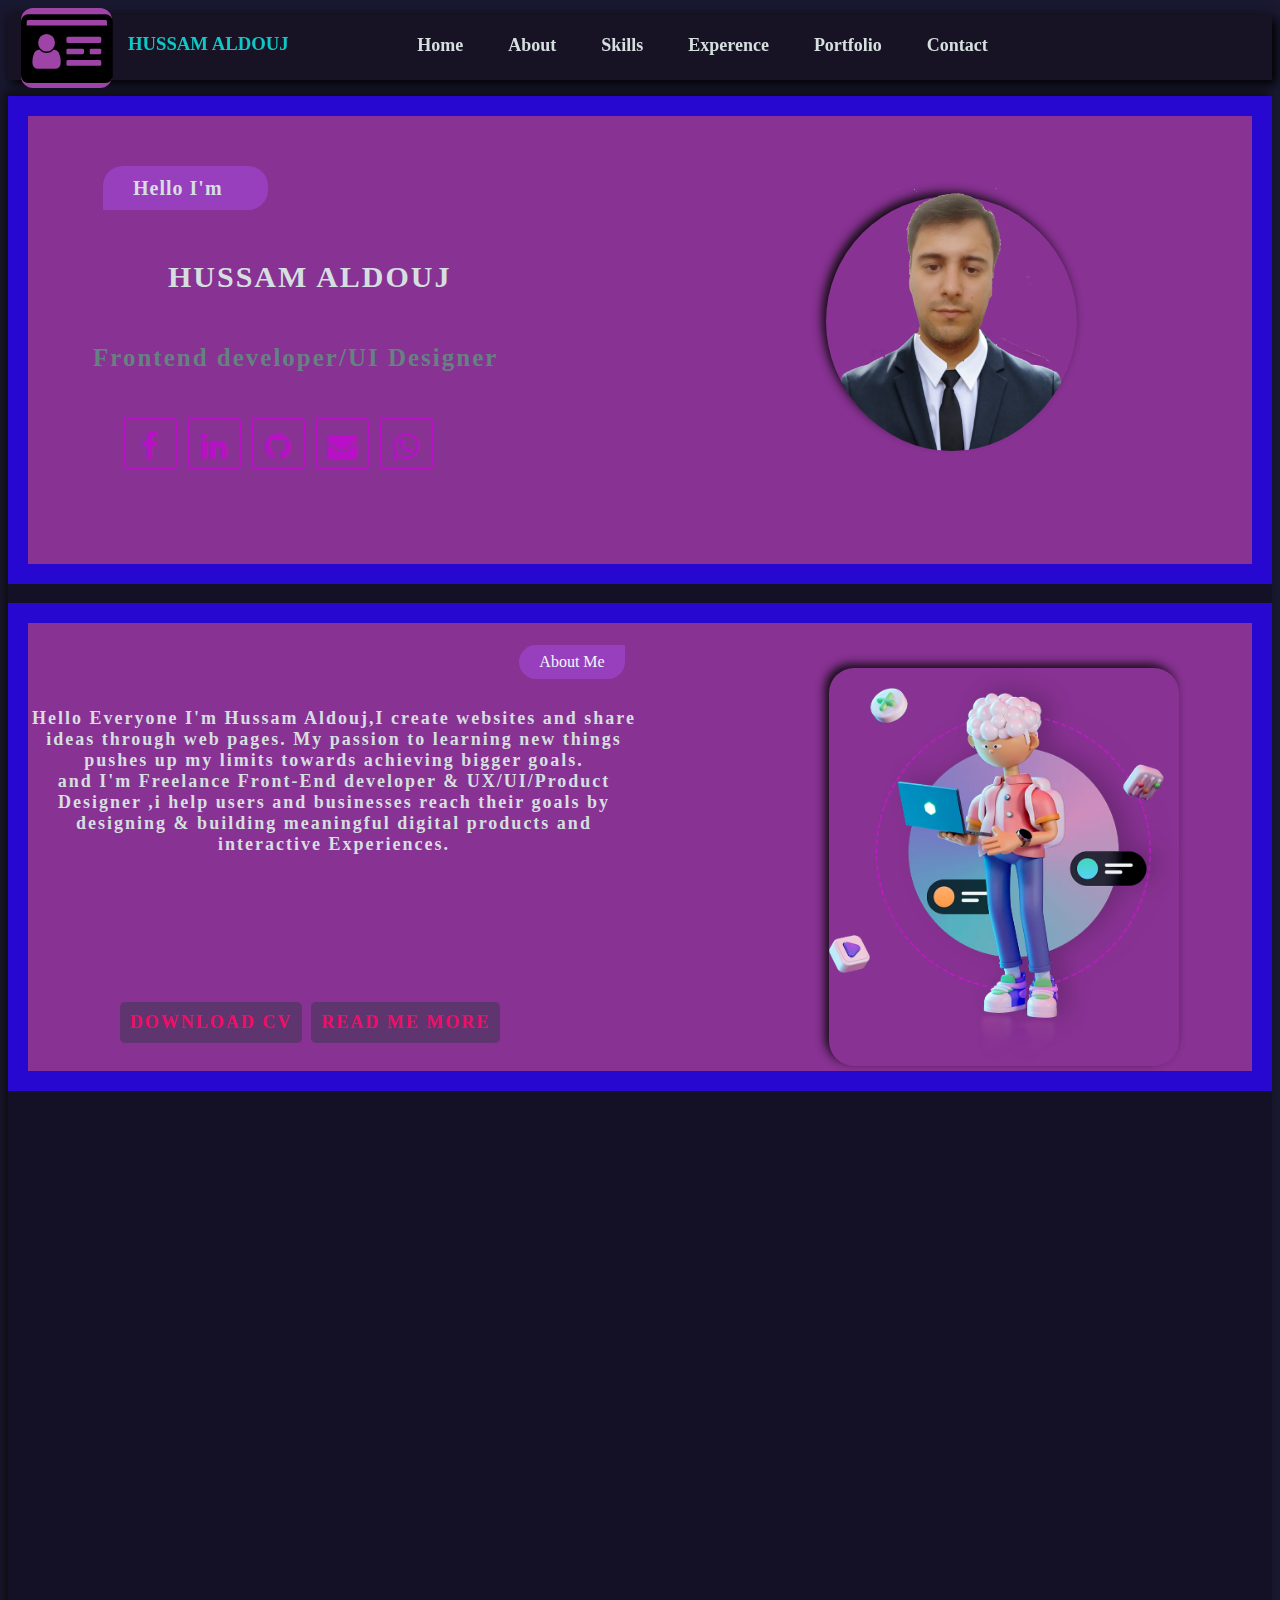
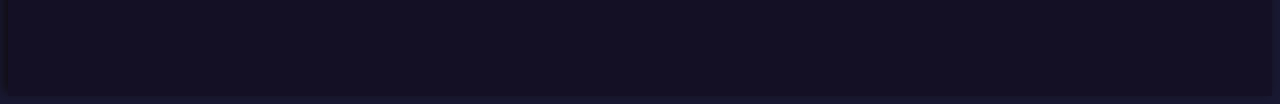
==== about.html @ e6a3d263 "commit" ====
<!DOCTYPE html>
<html>

<head>
    <meta charset="utf-8">
    <meta http-equiv="X-UA-Compatible" content="IE=edge">
    <title>CV_Hussam_aldouj</title>
    <meta name="description" content="CV Hussam aldouj">
    <meta name="viewport" content="width=device-width, initial-scale=1">
    <link rel="stylesheet" href="css/vendors/sty_about.css">
    <link rel="stylesheet" href="css/vendors/fonts/font-awesome.min.css">
</head>

<body>
    <!-- start navbar for web site. -->
    <div class="header">
        <div class="img_folio"><i class="fa fa-5x fa-id-card"></i></div>
        <h3 id="h_3">Hussam Aldouj</h3>
        <div class="dropdown" id="menu">
            <ul class="dropdown-content" id="menunav">
                <li> <a href="index.html">Home</a></li>
                <li> <a href="#">About</a></li>
                <li><a href="#">Skills</a></li>
                <li><a href="#">Experence</a></li>
                <li><a href="#">Portfolio</a></li>
                <li><a href="#">Contact</a></li>
            </ul>
        </div>
        <div id="menuIcon">
            <div class="up"></div>
            <div class="middle"></div>
            <div class="bottom"></div>
        </div>
    </div>

    <!-- end navbar -->
   <!-- start container for web site. -->
    <div class="container">
        <div class="row">
            <div class="col_6 col_12">
                <div class="wel">Hello I'm</div>
                <div class="name">HUSSAM ALDOUJ</div>
                <div class="work">Frontend developer/UI Designer</div>
                <div class="icon">
                    <a href="#"><i class="fa fa-2x fab fa-facebook"></i></a>
                    <a href="#"><i class="fa fa-2x fa-linkedin"></i></a>
                    <a href="#"><i class="fa fa-2x fa-github"></i></a> 
                    <a href="#"><i class="fa fa-2x fab far fa-envelope"></i></a>
                    <a href="#"><i class="fa fa-2x fab fa-whatsapp"></i></a>                
                </div>
            </div>
            <div class="col_6 col_12">
                <div class="back_img">
                    <img src="img/hussam_2.png" alt="hussam" class="img_hussam">
                </div>
            </div>
        </div>
        <div class="row">
            <div class="col_6 col_12">
                <div class="about">About Me</div>
                <div class="info_about">
                    <p>
                        Hello Everyone I'm Hussam Aldouj,I create websites and share ideas through web pages. My passion to learning new things pushes up my limits towards achieving bigger goals.<br>
                        and I'm Freelance Front-End developer & UX/UI/Product Designer ,i help users and businesses reach their goals by designing & building meaningful digital products and interactive Experiences.
                    </p>
                </div>
                <div class="btn">
                    <div class="btn_1">
                        <a href="#">Download CV</a>
                    </div>
                    <div class="btn_2">
                        <a href="#">Read Me More</a>
                    </div>
                </div>
            </div>
            <div class="col_6 col_12">
                    <img src="img/full-stack-devlopment-banner.webp"class="about_logo">
            </div>
        </div>
       <!-- <div class="row">
            <div class="col_6 col_12">
                <h3>Technical Skills</h3>
                <div class="info_skills">
                </div>
            </div>
            <div class="col_6 col_12">
                <h3>Professional Skills</h3>
            </div>
        </div>
    </div>-->
    <!-- end container for web site. -->
    <script src="js/vendors/script.js" async defer></script>

</body>

</html>
---- css/vendors/sty_about.css ----
body {
    height: 100%;
    background: #191932;
    display: block;
    position: relative;
    font-family: cursive;
}

/*start header*/
.header{
    background: #160d1473;
    height: 65px;
    position: sticky;
    top: 15px;
    display: inline-block;
    width: 100%;
    z-index: 1;
    margin-top: 0px;
    box-shadow: -4px -4px 10px #160d1473, 4px 4px 10px;
    backdrop-filter: blur(10px);
}
.header .img_folio {
    background-color: #9f44a7;
    top: -7px;
    margin-left: 1%;
    margin-right: 1%;
    border-radius: 12px;
    position: absolute;
    -webkit-border-radius: 12px;
    -moz-border-radius: 12px;
    -ms-border-radius: 12px;
    -o-border-radius: 12px;
}
.header h3{
    padding-top: 3px;
    color: #10c7c7;
    text-align: center;
    position: fixed;
    left: 120px;
    top: 15px;
    text-transform: uppercase;
    height: max-content;
    margin: auto; 
}
.dropdown{
    position: fixed;
    display: inline-block;
    top: 10px;
    left: 30%;
}
.dropdown-content {
    position: relative;
    margin: 0px;
    display: flex;
    text-align: center;
    color: #b810c7;
    padding-inline-start: 0px;
}
.dropdown li{
    list-style: none;
    font-weight: bold;
    padding: 10px; 
    border-radius: 5px;
}
.dropdown li a{
    text-decoration: none; 
    font-size: 18px;
    color: #d6dfe0;
    margin-top: 5px;
    margin-left: 15px;
    padding:5px;
}
.dropdown-content a:hover{
    background-color: rgba(182, 7, 80, 0.795);
    border-radius: 13px;
    transition: 3s;
    opacity: 0.6;
    z-index: 999; 
    box-shadow: -4px -4px 10px #0f0b0ef8 ;
}
#droptoggle{
    display: none;
    background-color: #b810c7;
    width: 28px;
    border-radius: 23%;
    height: 28px;
    position: absolute;
    top: 30px;
    z-index: 9999;
    -webkit-border-radius: 23%;
    -moz-border-radius: 23%;
    -ms-border-radius: 23%;
    -o-border-radius: 23%;
}
/*#h_3:hover >.droptoggle{
    display: flex;
}*/
@media only screen and (max-width: 991px){
    .header{
        position: relative;
      }
       .header h3{
          position: absolute;
          top:30%;
        }
      .header .dropdown {
        top: 90px;
        left: 3%;
        display: block;
        position: relative;
        background: #160d1473;
        height: 260px;
        width: 95%;
        box-shadow: -4px -4px 10px #160d1473, 4px 4px 10px;
      }
      .dropdown-content {
          padding-bottom: 0px;
          display: inline-block;
          top: -5px;
          left: 35%;
      }
      .header #menuIcon {
          display: inline-flex;
          justify-content: center;
          align-items: center;
          flex-direction: column;
          gap: 10px;
          cursor: pointer;
          transition: 0.3s;
          transform: scale(0.9);
          position: absolute;
          top: 25%;
          left: 85%;
      }
      #menuIcon div {
          width: 40px;
          height: 5px;
          background-color: #ecddff;
          transform-origin: left;
          transition: 0.3s;
      }
      #menuIcon .middle {
          transform-origin: center;
      }
    }
/*end header*/
/*start container*/
.container {
    background: #0f03105d;
    height: 200em;
    position: relative;
    margin-top: 15px;
    box-shadow: -4px -4px 10px #0f0b0ef8;
}

.row {
    display: flex;
    flex-wrap: nowrap;
    height: 14%;
    background-color: #2808ddef;
    margin-top: 19px;
    padding: 20px;
}
.col_6{
    position: relative;
    width: 100%;
    min-height: 1px;
    padding-right: 15px;
    padding-left: 15px;
    background-color: #883293;
}
@media only screen and (max-width: 991px){
  .container{
      margin-top: 120px;
  }
  .row {
    display: flex;
    width: 100%;
    height: 32%;
    padding: 1px 0px 0px 0px;
    flex-wrap: wrap;
}
    .col_12{
        width: 100%;
        height: 47%;
        margin-top: 10px;
        padding: 0px;
        background-color: #211d38c2;
        box-shadow: -4px -4px 10px #0f0b0ef8;
    }
    .col_6 .back_img {
        left: 32%;
        float: left;
    }
}
@media only screen and (max-width: 575px){
      .col_6 .back_img {
          left: 25%;
      }
  }
/*end container*/
/*start section 1*/
.back_img {
    background: #883293;
    width: 251px;
    height: 251px;
    position: relative;
    top: 80px;
    right: 160px;
    float: right;
    border-radius: 50%;
    box-shadow: -4px -4px 10px #0f0b0ef8;
    transition: 3s;
}
.img_hussam {
    width: min-content;
    height: 291px;
    border-radius: 50%;
    position: absolute;
    top: -36px;
    left: -4px;
    display: inline-block;
    transition: 3ms;
}
.wel{
    color: #d6dfe0;
    border-top-left-radius: 20px;
    border-top-right-radius: 20px;
    border-bottom-right-radius: 20px;
    border-bottom-left-radius: 0px;
    background-color: #983fbd;
    font-size: 20px;
    line-height: 24px;
    letter-spacing: 1px;
    font-weight: bold;
    padding: 10px 30px;
    width: 105px;
    margin-left: 60px;
    margin-top: 50px;
}
.name{
    color: #d6dfe0;
    font-size: 30px;
    font-weight: bold;
    letter-spacing: 2px;
    padding-left: 125px;
    margin-top: 50px;
}
.work{
    color: #668181;
    font-size: 25px;
    font-weight: bold;
    letter-spacing: 2px;
    padding-left: 50px;
    margin-top: 50px;
}
.icon{
    display: flex;
    letter-spacing: 10px;
    margin: 45px 80px;
}
.icon i{
    font-size: 30px;
    color: #b810c7;
    padding-left: 9px;
}
.icon a{
    border-style:solid;
    border-width: 2px;
    border-color: #b810c7;
    padding-top: 12px;
    padding-bottom: 2px;
    border-radius: 5px;
    text-align: center;
    width: 50px;
    height: 35px;
    display: block;
    margin-right: 10px;
}
.icon a:hover{
    background-color:aliceblue;
    transition: all 2s;
    -webkit-transition: all 2s;
    -moz-transition: all 2s;
    -ms-transition: all 2s;
    -o-transition: all 2s;
}
/*end section 1*/
/*start section 2*/
@media only screen and (max-width: 991px){
    .col_12 .about{
    left: 40%;
    }
    .col_12 .info_about{
    top: 25%;
    }
    .col_12 .btn{
        left: 25%;
        bottom: 7%;
    }
    .col_12 .about_logo{
        right: 33%;
    }
  }
    @media only screen and (max-width: 768px){
        .col_12 .about_logo{
            right: 27%;
        }
}
@media only screen and (max-width: 575px){
    .col_12 .btn{
        left: 15%;
        bottom: 7%;
    }
    .col_12 .about_logo{
        right: 12%;
    }

    }
.about{
    top: 5%;
    right: 15px;
    display: inline-block;
    position: absolute;
    border-top-left-radius: 20px; 
    border-top-right-radius: 0px; 
    border-bottom-right-radius: 20px; 
    border-bottom-left-radius: 20px; 
    background-color: #983fbd;
    text-align: center;
    width: 90px;
    padding: 8px;
    color: aliceblue;
}
.info_about{
    text-align: center;
    color: #d6dfe0;
    font-size: 18px;
    font-weight: bold;
    letter-spacing: 2px;
    display: block;
    position: absolute;
    top: 15%;
    left: 0%;
    width: 100%;
}
.btn{
    height: min-content;
    position: absolute;
    bottom: 4%;
    left: 15%;
    display: inline-block;
}
.row .btn_1,.row .btn_2{
    background-color: #233a3a66;
    border-radius: 5px;
    padding: 10px;
    height: max-content;
    width: max-content;
    margin-top: 10px;
    margin-bottom: 10px;
    font-size: 18px;
    font-weight: bold;
    text-transform: uppercase;
    letter-spacing: 2px;
    margin-right: 5px;
    display: inline-block;
}
.row .btn_1 a, .row .btn_2 a{
    color: rgb(243, 12, 101);
    text-decoration: none;
}
.about_logo {
    width:350px;
    border-radius: 25px;
    position: relative;
    box-shadow: -4px -4px 10px #0f0b0ef8;
    top: 10%;
    right: 10%;
    float: right;
    transition: 2s ;
}


/*end section 2*/
/*start section 3*/


/*end section 3*/


 /*
@media (min-width: 768px){
    .col-md-6 {
        -webkit-box-flex: 0;
        -ms-flex: 0 0 50%;
        flex: 0 0 50%;
        max-width: 50%;
    }
}
@media (min-width: 576px){
    .col-sm-12 {
        -webkit-box-flex: 0;
        -ms-flex: 0 0 100%;
        flex: 0 0 100%;
        max-width: 100%;
    }
}
@media only screen and (max-width: 575px){
    .col_12{
        width: 100%;
        height: 100%;
        background-color: #211d38c2;
        box-shadow: -4px -4px 10px #0f0b0ef8;
    }

}*/
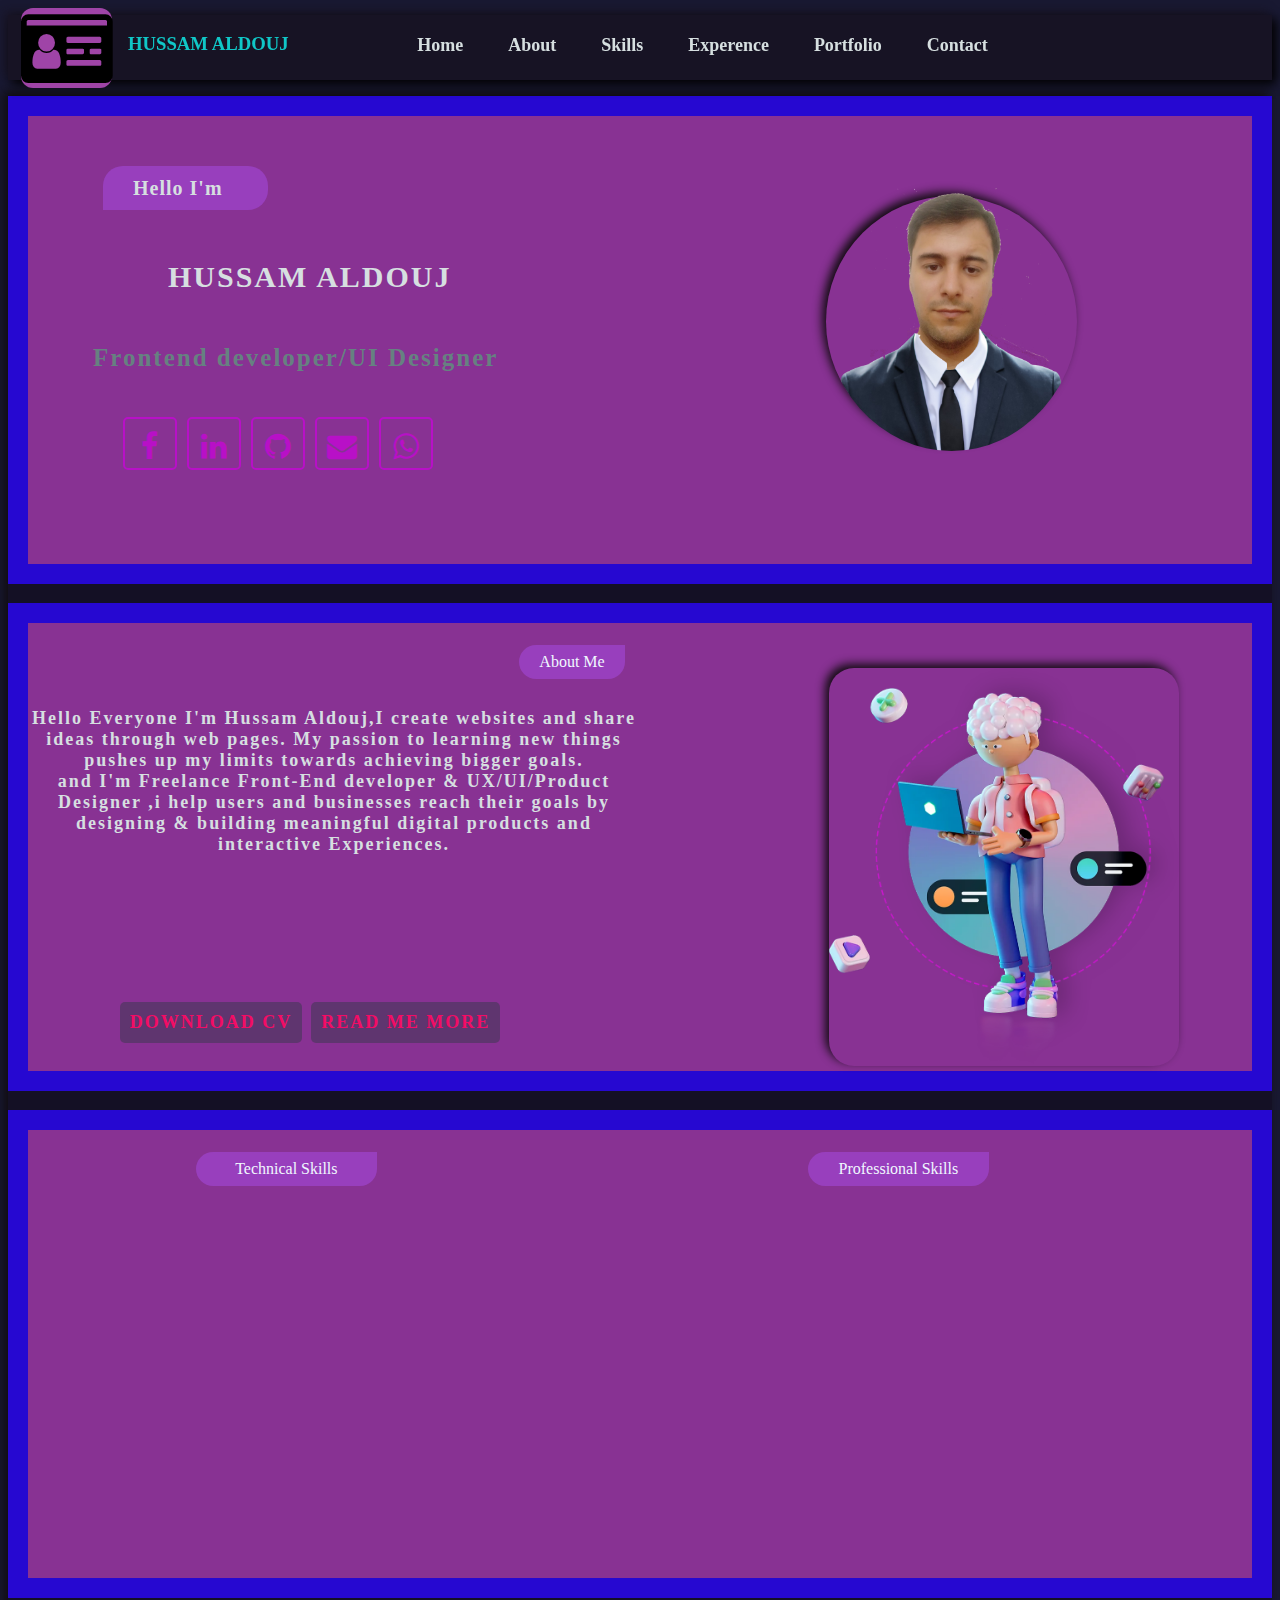
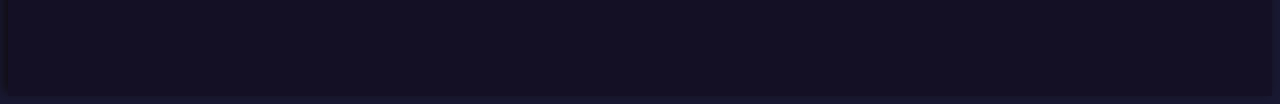
==== commit 66b04699: "commit" ====
--- a/about.html
+++ b/about.html
@@ -77,17 +77,18 @@
                     <img src="img/full-stack-devlopment-banner.webp"class="about_logo">
             </div>
         </div>
-       <!-- <div class="row">
+       <div class="row">
             <div class="col_6 col_12">
-                <h3>Technical Skills</h3>
+                <div class="skills">Technical Skills</div>
                 <div class="info_skills">
+                    
                 </div>
             </div>
             <div class="col_6 col_12">
-                <h3>Professional Skills</h3>
+                <div class="skills">Professional Skills</div>
             </div>
         </div>
-    </div>-->
+    </div>
     <!-- end container for web site. -->
     <script src="js/vendors/script.js" async defer></script>
 
--- a/css/vendors/sty_about.css
+++ b/css/vendors/sty_about.css
@@ -302,7 +302,7 @@
         right: 33%;
     }
   }
-    @media only screen and (max-width: 768px){
+@media only screen and (max-width: 768px){
         .col_12 .about_logo{
             right: 27%;
         }
@@ -315,7 +315,6 @@
     .col_12 .about_logo{
         right: 12%;
     }
-
     }
 .about{
     top: 5%;
@@ -380,12 +379,34 @@
     float: right;
     transition: 2s ;
 }
-
-
 /*end section 2*/
 /*start section 3*/
-
-
+@media only screen and (max-width: 991px){
+
+  }
+@media only screen and (max-width: 768px){
+
+}
+@media only screen and (max-width: 575px){
+.col_12 .skills{
+    right: 30%;
+    }
+}
+.skills{
+    top: 5%;
+    right: 43%;
+    display: inline-block;
+    position: absolute;
+    border-top-left-radius: 20px;
+    border-top-right-radius: 0px;
+    border-bottom-right-radius: 20px;
+    border-bottom-left-radius: 20px;
+    background-color: #983fbd;
+    text-align: center;
+    width: 165px;
+    padding: 8px;
+    color: aliceblue;
+}
 /*end section 3*/
 
 
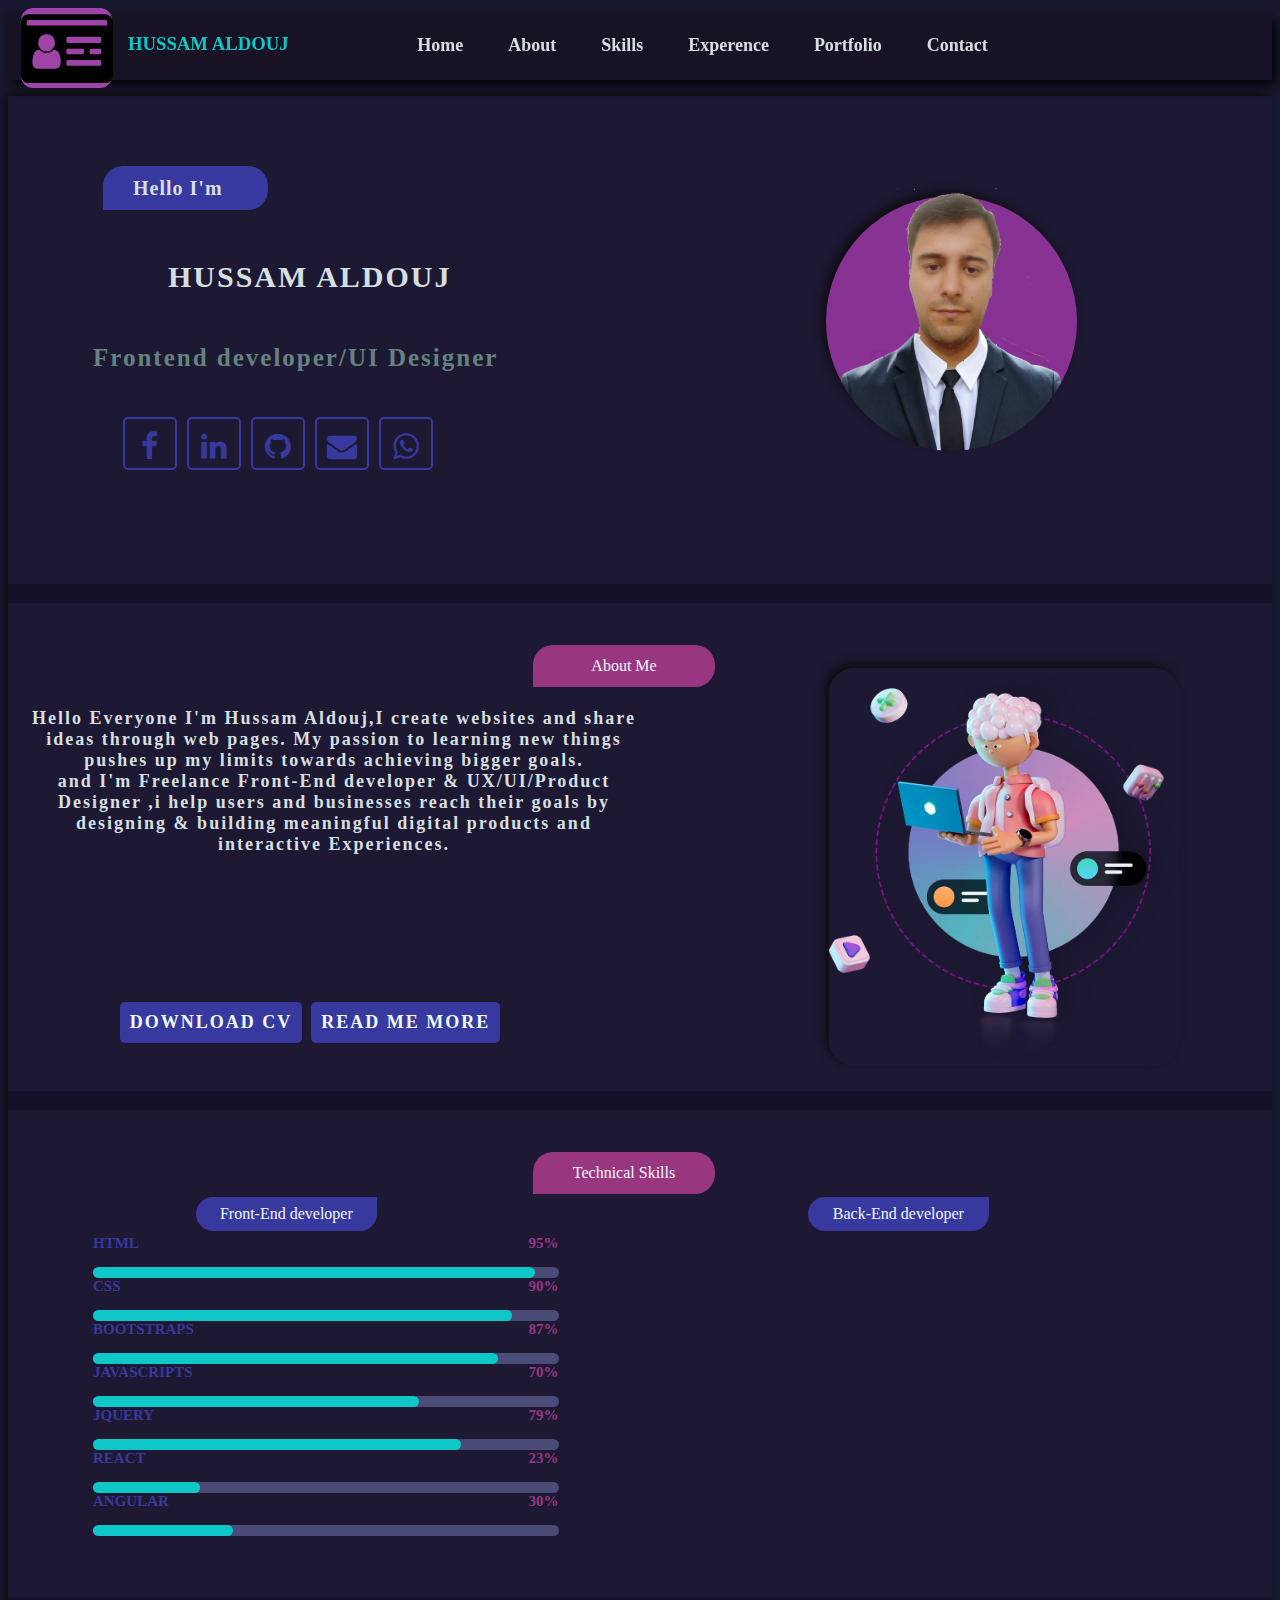
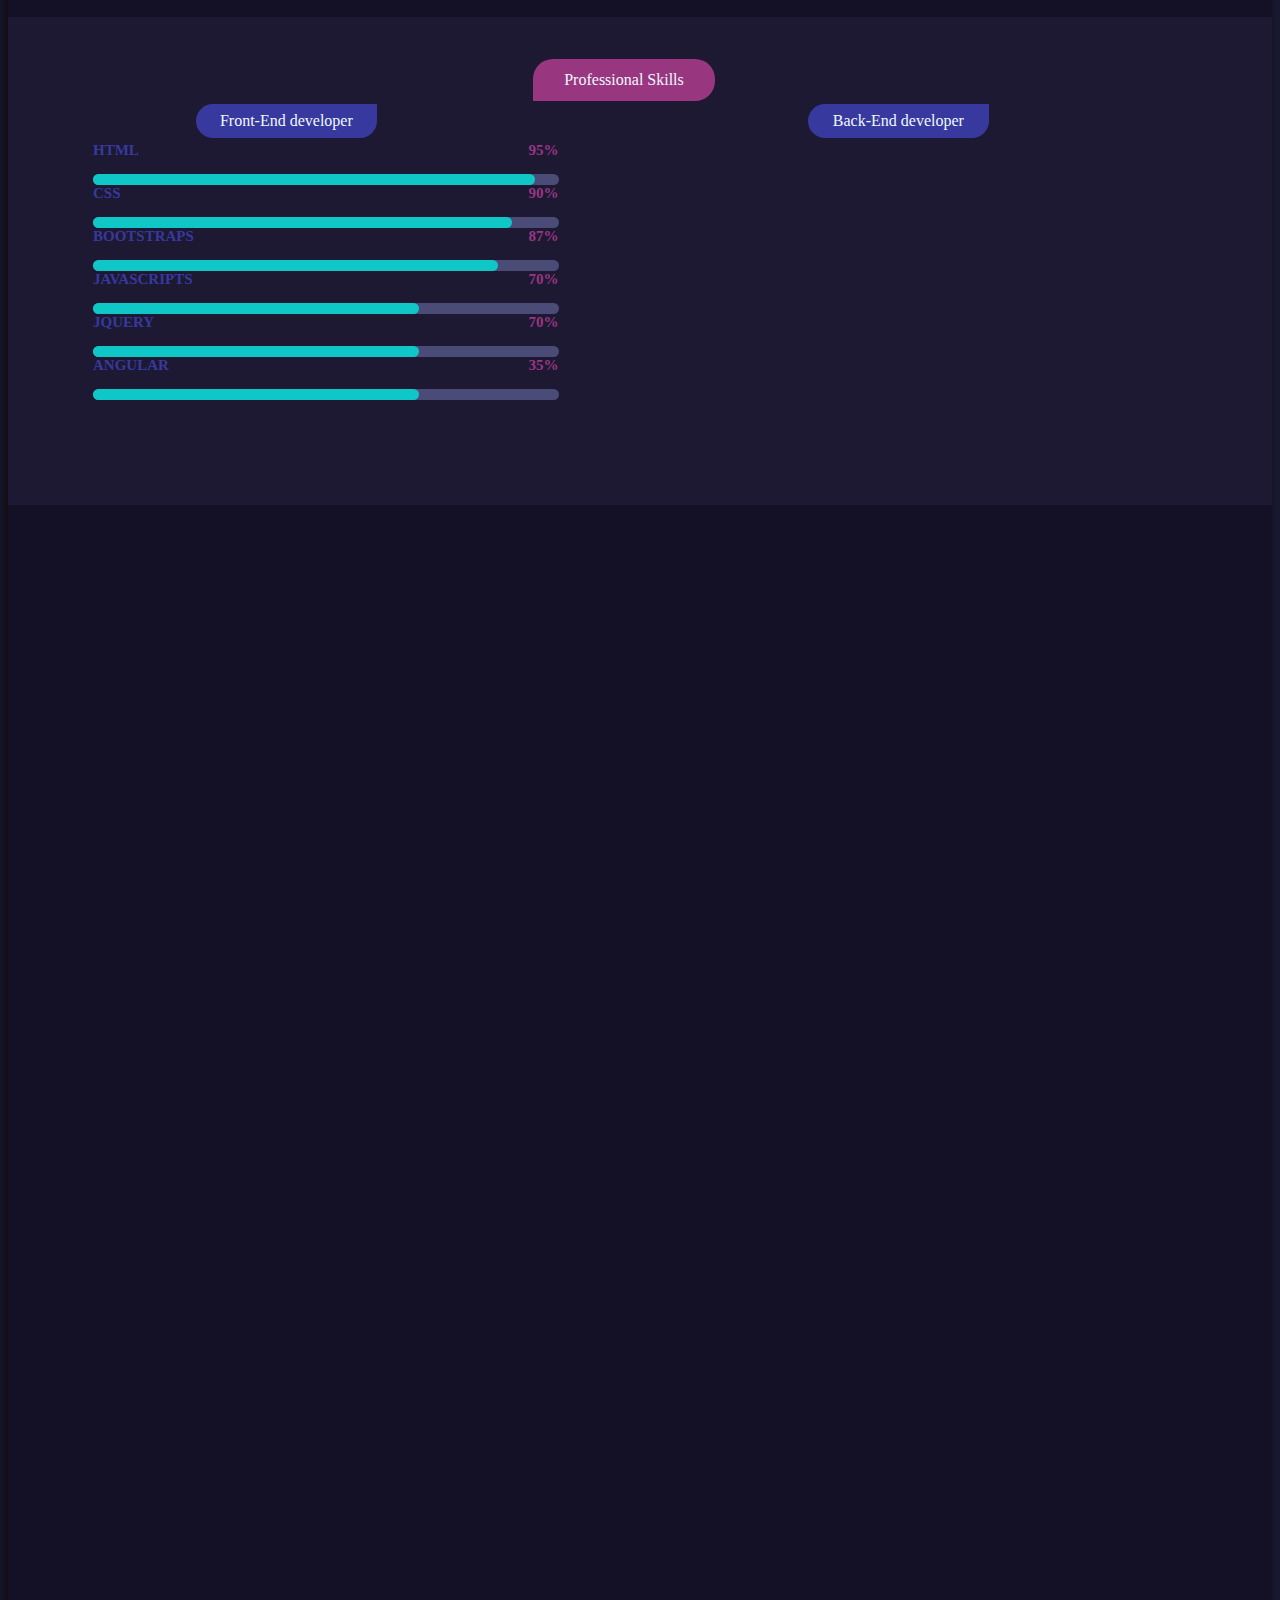
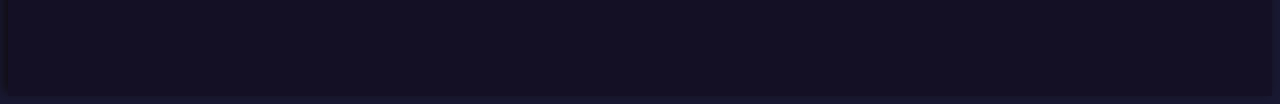
==== commit 10946348: "commit" ====
--- a/about.html
+++ b/about.html
@@ -79,13 +79,190 @@
         </div>
        <div class="row">
             <div class="col_6 col_12">
-                <div class="skills">Technical Skills</div>
-                <div class="info_skills">
-                    
-                </div>
-            </div>
-            <div class="col_6 col_12">
-                <div class="skills">Professional Skills</div>
+                <div class="about">Technical Skills</div>
+                <div class="skills"> Front-End developer</div>
+                <div class="info_skills">
+                    <div class="candidatos" >
+                        <div class="parcial">
+                            <div class="info">
+                                <div class="nome">HTML</div>
+                                <div class="percentagem-num">95%</div>
+                            </div>
+                            <div class="progressBar">
+                                <div class="percentagem" style="width: 95%;"></div>
+                            </div>
+                        </div>
+                    </div>
+                </div>
+                <div class="info_skills">
+                    <div class="candidatos" >
+                        <div class="parcial">
+                            <div class="info">
+                                <div class="nome">CSS</div>
+                                <div class="percentagem-num">90%</div>
+                            </div>
+                            <div class="progressBar">
+                                <div class="percentagem" style="width: 90%;"></div>
+                            </div>
+                        </div>
+                    </div>
+                </div>
+                <div class="info_skills">
+                    <div class="candidatos" >
+                        <div class="parcial">
+                            <div class="info">
+                                <div class="nome">BOOTSTRAPS</div>
+                                <div class="percentagem-num">87%</div>
+                            </div>
+                            <div class="progressBar">
+                                <div class="percentagem" style="width: 87%;"></div>
+                            </div>
+                        </div>
+                    </div>
+                </div>
+                <div class="info_skills">
+                    <div class="candidatos" >
+                        <div class="parcial">
+                            <div class="info">
+                                <div class="nome">JAVASCRIPTS</div>
+                                <div class="percentagem-num">70%</div>
+                            </div>
+                            <div class="progressBar">
+                                <div class="percentagem" style="width: 70%;"></div>
+                            </div>
+                        </div>
+                    </div>
+                </div>
+                <div class="info_skills">
+                    <div class="candidatos" >
+                        <div class="parcial">
+                            <div class="info">
+                                <div class="nome">JQUERY</div>
+                                <div class="percentagem-num">79%</div>
+                            </div>
+                            <div class="progressBar">
+                                <div class="percentagem" style="width: 79%;"></div>
+                            </div>
+                        </div>
+                    </div>
+                </div>
+                <div class="info_skills">
+                    <div class="candidatos" >
+                        <div class="parcial">
+                            <div class="info">
+                                <div class="nome">REACT</div>
+                                <div class="percentagem-num">23%</div>
+                            </div>
+                            <div class="progressBar">
+                                <div class="percentagem" style="width: 23%;"></div>
+                            </div>
+                        </div>
+                    </div>
+                </div>
+                <div class="info_skills">
+                    <div class="candidatos" >
+                        <div class="parcial">
+                            <div class="info">
+                                <div class="nome">ANGULAR</div>
+                                <div class="percentagem-num">30%</div>
+                            </div>
+                            <div class="progressBar">
+                                <div class="percentagem" style="width: 30%;"></div>
+                            </div>
+                        </div>
+                    </div>
+                </div>
+
+            </div>
+            <div class="col_6 col_12">
+                <div class="skills">Back-End developer</div>
+            </div>
+        </div>
+        <div class="row">
+            <div class="col_6 col_12">
+                <div class="about">Professional Skills</div>
+                <div class="skills"> Front-End developer</div>
+                <div class="info_skills">
+                    <div class="candidatos" >
+                        <div class="parcial">
+                            <div class="info">
+                                <div class="nome">HTML</div>
+                                <div class="percentagem-num">95%</div>
+                            </div>
+                            <div class="progressBar">
+                                <div class="percentagem" style="width: 95%;"></div>
+                            </div>
+                        </div>
+                    </div>
+                </div>
+                <div class="info_skills">
+                    <div class="candidatos" >
+                        <div class="parcial">
+                            <div class="info">
+                                <div class="nome">CSS</div>
+                                <div class="percentagem-num">90%</div>
+                            </div>
+                            <div class="progressBar">
+                                <div class="percentagem" style="width: 90%;"></div>
+                            </div>
+                        </div>
+                    </div>
+                </div>
+                <div class="info_skills">
+                    <div class="candidatos" >
+                        <div class="parcial">
+                            <div class="info">
+                                <div class="nome">BOOTSTRAPS</div>
+                                <div class="percentagem-num">87%</div>
+                            </div>
+                            <div class="progressBar">
+                                <div class="percentagem" style="width: 87%;"></div>
+                            </div>
+                        </div>
+                    </div>
+                </div>
+                <div class="info_skills">
+                    <div class="candidatos" >
+                        <div class="parcial">
+                            <div class="info">
+                                <div class="nome">JAVASCRIPTS</div>
+                                <div class="percentagem-num">70%</div>
+                            </div>
+                            <div class="progressBar">
+                                <div class="percentagem" style="width: 70%;"></div>
+                            </div>
+                        </div>
+                    </div>
+                </div>
+                <div class="info_skills">
+                    <div class="candidatos" >
+                        <div class="parcial">
+                            <div class="info">
+                                <div class="nome">JQUERY</div>
+                                <div class="percentagem-num">70%</div>
+                            </div>
+                            <div class="progressBar">
+                                <div class="percentagem" style="width: 70%;"></div>
+                            </div>
+                        </div>
+                    </div>
+                </div>
+                <div class="info_skills">
+                    <div class="candidatos" >
+                        <div class="parcial">
+                            <div class="info">
+                                <div class="nome">ANGULAR</div>
+                                <div class="percentagem-num">35%</div>
+                            </div>
+                            <div class="progressBar">
+                                <div class="percentagem" style="width: 70%;"></div>
+                            </div>
+                        </div>
+                    </div>
+                </div>
+            </div>
+            <div class="col_6 col_12">
+                <div class="skills">Back-End developer</div>
             </div>
         </div>
     </div>
--- a/css/vendors/sty_about.css
+++ b/css/vendors/sty_about.css
@@ -157,7 +157,7 @@
     display: flex;
     flex-wrap: nowrap;
     height: 14%;
-    background-color: #2808ddef;
+    background-color: #211d38c2;
     margin-top: 19px;
     padding: 20px;
 }
@@ -167,7 +167,6 @@
     min-height: 1px;
     padding-right: 15px;
     padding-left: 15px;
-    background-color: #883293;
 }
 @media only screen and (max-width: 991px){
   .container{
@@ -228,7 +227,7 @@
     border-top-right-radius: 20px;
     border-bottom-right-radius: 20px;
     border-bottom-left-radius: 0px;
-    background-color: #983fbd;
+    background-color: #3f43bdc7;
     font-size: 20px;
     line-height: 24px;
     letter-spacing: 1px;
@@ -261,13 +260,13 @@
 }
 .icon i{
     font-size: 30px;
-    color: #b810c7;
+    color: #3f43bdc7;
     padding-left: 9px;
 }
 .icon a{
     border-style:solid;
     border-width: 2px;
-    border-color: #b810c7;
+    border-color: #3f43bdc7;
     padding-top: 12px;
     padding-bottom: 2px;
     border-radius: 5px;
@@ -289,10 +288,13 @@
 /*start section 2*/
 @media only screen and (max-width: 991px){
     .col_12 .about{
-    left: 40%;
+    left: 35%;
     }
     .col_12 .info_about{
-    top: 25%;
+        top: 20%;
+        padding: 0px;
+        margin-left: 10px;
+        width: 95%;
     }
     .col_12 .btn{
         left: 25%;
@@ -309,7 +311,7 @@
 }
 @media only screen and (max-width: 575px){
     .col_12 .btn{
-        left: 15%;
+        left: 13%;
         bottom: 7%;
     }
     .col_12 .about_logo{
@@ -318,17 +320,17 @@
     }
 .about{
     top: 5%;
-    right: 15px;
-    display: inline-block;
-    position: absolute;
-    border-top-left-radius: 20px; 
-    border-top-right-radius: 0px; 
-    border-bottom-right-radius: 20px; 
-    border-bottom-left-radius: 20px; 
-    background-color: #983fbd;
-    text-align: center;
-    width: 90px;
-    padding: 8px;
+    right: -75px;
+    display: inline-block;
+    position: absolute;
+    border-top-left-radius: 20px;
+    border-top-right-radius: 20px;
+    border-bottom-right-radius: 20px;
+    border-bottom-left-radius: 0px;
+    background-color: #bd3f96c7;
+    text-align: center;
+    width: 158px;
+    padding: 12px;
     color: aliceblue;
 }
 .info_about{
@@ -351,7 +353,7 @@
     display: inline-block;
 }
 .row .btn_1,.row .btn_2{
-    background-color: #233a3a66;
+    background-color: #3f43bdc7;
     border-radius: 5px;
     padding: 10px;
     height: max-content;
@@ -366,7 +368,7 @@
     display: inline-block;
 }
 .row .btn_1 a, .row .btn_2 a{
-    color: rgb(243, 12, 101);
+    color: aliceblue;
     text-decoration: none;
 }
 .about_logo {
@@ -393,7 +395,7 @@
     }
 }
 .skills{
-    top: 5%;
+    top: 15%;
     right: 43%;
     display: inline-block;
     position: absolute;
@@ -401,11 +403,67 @@
     border-top-right-radius: 0px;
     border-bottom-right-radius: 20px;
     border-bottom-left-radius: 20px;
-    background-color: #983fbd;
+    background-color: #3f43bdc7;
     text-align: center;
     width: 165px;
     padding: 8px;
     color: aliceblue;
+}
+.info_skills {
+    top: 25%;
+    display: inline-block;
+    left: 50px;
+    width: 80%;
+    height: 11px;
+    margin-top: 25px;
+    position: relative;
+    background-color: #595a8bc7;
+    border-top-left-radius: 10px;
+    border-bottom-left-radius: 10px;
+    border-top-right-radius: 10px;
+    border-bottom-right-radius: 10px;
+
+}
+
+.candidatos .parcial {
+    display: inline-block;
+    width: 100%;
+    vertical-align: middle;
+}
+.candidatos .parcial .info {
+    position: relative;
+    margin-top: -42px;
+}
+.info_skills .candidatos .parcial .progressBar {
+    background: rgba(199, 198, 198, 0.6);
+}
+.candidatos .parcial .info .nome {
+    position: absolute;
+    top: 0;
+    left: 0;
+    font-size: 15px;
+    font-weight: 600;
+    color: #3f43bdc7;
+}
+.candidatos .parcial .info .percentagem-num {
+    position: absolute;
+    top: 0;
+    right: 0;
+    font-size: 15px;
+    font-weight: 600;
+    color: #bd3f9dc7;
+}
+.candidatos .parcial .percentagem {
+    position: absolute;
+    top: 0px;
+    left: 0;
+    height: 11px;
+    border-top-left-radius: 10px;
+    border-bottom-left-radius: 10px;
+    border-top-right-radius: 10px;
+    border-bottom-right-radius: 10px;
+    background: #10c7c7;
+
 }
 /*end section 3*/
 
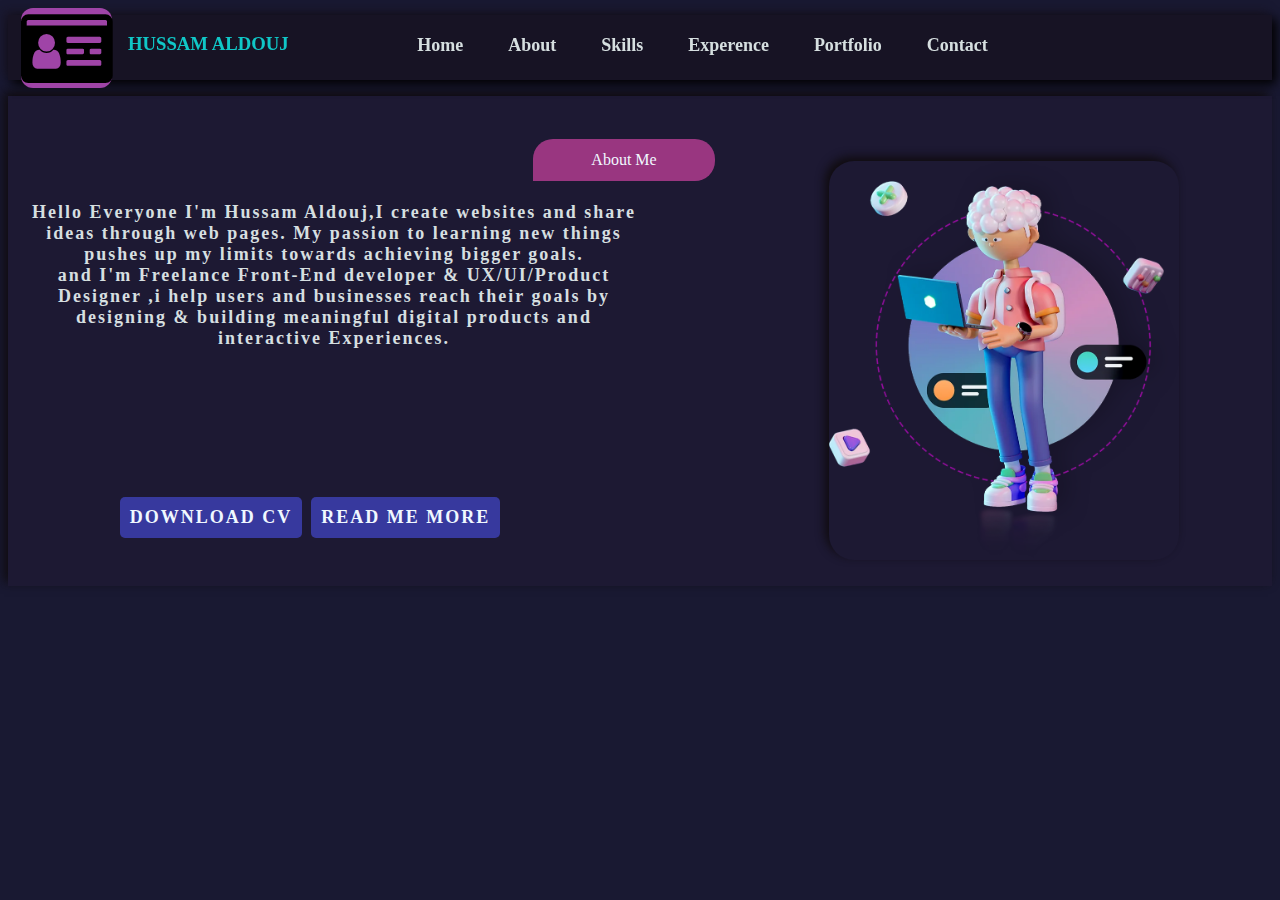
==== commit 90bc6162: "commit" ====
--- a/about.html
+++ b/about.html
@@ -7,7 +7,7 @@
     <title>CV_Hussam_aldouj</title>
     <meta name="description" content="CV Hussam aldouj">
     <meta name="viewport" content="width=device-width, initial-scale=1">
-    <link rel="stylesheet" href="css/vendors/sty_about.css">
+    <link rel="stylesheet" href="css/vendors/style.css">
     <link rel="stylesheet" href="css/vendors/fonts/font-awesome.min.css">
 </head>
 
@@ -20,7 +20,7 @@
             <ul class="dropdown-content" id="menunav">
                 <li> <a href="index.html">Home</a></li>
                 <li> <a href="#">About</a></li>
-                <li><a href="#">Skills</a></li>
+                <li><a href="Skills_Tech.html">Skills</a></li>
                 <li><a href="#">Experence</a></li>
                 <li><a href="#">Portfolio</a></li>
                 <li><a href="#">Contact</a></li>
@@ -36,25 +36,6 @@
     <!-- end navbar -->
    <!-- start container for web site. -->
     <div class="container">
-        <div class="row">
-            <div class="col_6 col_12">
-                <div class="wel">Hello I'm</div>
-                <div class="name">HUSSAM ALDOUJ</div>
-                <div class="work">Frontend developer/UI Designer</div>
-                <div class="icon">
-                    <a href="#"><i class="fa fa-2x fab fa-facebook"></i></a>
-                    <a href="#"><i class="fa fa-2x fa-linkedin"></i></a>
-                    <a href="#"><i class="fa fa-2x fa-github"></i></a> 
-                    <a href="#"><i class="fa fa-2x fab far fa-envelope"></i></a>
-                    <a href="#"><i class="fa fa-2x fab fa-whatsapp"></i></a>                
-                </div>
-            </div>
-            <div class="col_6 col_12">
-                <div class="back_img">
-                    <img src="img/hussam_2.png" alt="hussam" class="img_hussam">
-                </div>
-            </div>
-        </div>
         <div class="row">
             <div class="col_6 col_12">
                 <div class="about">About Me</div>
@@ -77,194 +58,6 @@
                     <img src="img/full-stack-devlopment-banner.webp"class="about_logo">
             </div>
         </div>
-       <div class="row">
-            <div class="col_6 col_12">
-                <div class="about">Technical Skills</div>
-                <div class="skills"> Front-End developer</div>
-                <div class="info_skills">
-                    <div class="candidatos" >
-                        <div class="parcial">
-                            <div class="info">
-                                <div class="nome">HTML</div>
-                                <div class="percentagem-num">95%</div>
-                            </div>
-                            <div class="progressBar">
-                                <div class="percentagem" style="width: 95%;"></div>
-                            </div>
-                        </div>
-                    </div>
-                </div>
-                <div class="info_skills">
-                    <div class="candidatos" >
-                        <div class="parcial">
-                            <div class="info">
-                                <div class="nome">CSS</div>
-                                <div class="percentagem-num">90%</div>
-                            </div>
-                            <div class="progressBar">
-                                <div class="percentagem" style="width: 90%;"></div>
-                            </div>
-                        </div>
-                    </div>
-                </div>
-                <div class="info_skills">
-                    <div class="candidatos" >
-                        <div class="parcial">
-                            <div class="info">
-                                <div class="nome">BOOTSTRAPS</div>
-                                <div class="percentagem-num">87%</div>
-                            </div>
-                            <div class="progressBar">
-                                <div class="percentagem" style="width: 87%;"></div>
-                            </div>
-                        </div>
-                    </div>
-                </div>
-                <div class="info_skills">
-                    <div class="candidatos" >
-                        <div class="parcial">
-                            <div class="info">
-                                <div class="nome">JAVASCRIPTS</div>
-                                <div class="percentagem-num">70%</div>
-                            </div>
-                            <div class="progressBar">
-                                <div class="percentagem" style="width: 70%;"></div>
-                            </div>
-                        </div>
-                    </div>
-                </div>
-                <div class="info_skills">
-                    <div class="candidatos" >
-                        <div class="parcial">
-                            <div class="info">
-                                <div class="nome">JQUERY</div>
-                                <div class="percentagem-num">79%</div>
-                            </div>
-                            <div class="progressBar">
-                                <div class="percentagem" style="width: 79%;"></div>
-                            </div>
-                        </div>
-                    </div>
-                </div>
-                <div class="info_skills">
-                    <div class="candidatos" >
-                        <div class="parcial">
-                            <div class="info">
-                                <div class="nome">REACT</div>
-                                <div class="percentagem-num">23%</div>
-                            </div>
-                            <div class="progressBar">
-                                <div class="percentagem" style="width: 23%;"></div>
-                            </div>
-                        </div>
-                    </div>
-                </div>
-                <div class="info_skills">
-                    <div class="candidatos" >
-                        <div class="parcial">
-                            <div class="info">
-                                <div class="nome">ANGULAR</div>
-                                <div class="percentagem-num">30%</div>
-                            </div>
-                            <div class="progressBar">
-                                <div class="percentagem" style="width: 30%;"></div>
-                            </div>
-                        </div>
-                    </div>
-                </div>
-
-            </div>
-            <div class="col_6 col_12">
-                <div class="skills">Back-End developer</div>
-            </div>
-        </div>
-        <div class="row">
-            <div class="col_6 col_12">
-                <div class="about">Professional Skills</div>
-                <div class="skills"> Front-End developer</div>
-                <div class="info_skills">
-                    <div class="candidatos" >
-                        <div class="parcial">
-                            <div class="info">
-                                <div class="nome">HTML</div>
-                                <div class="percentagem-num">95%</div>
-                            </div>
-                            <div class="progressBar">
-                                <div class="percentagem" style="width: 95%;"></div>
-                            </div>
-                        </div>
-                    </div>
-                </div>
-                <div class="info_skills">
-                    <div class="candidatos" >
-                        <div class="parcial">
-                            <div class="info">
-                                <div class="nome">CSS</div>
-                                <div class="percentagem-num">90%</div>
-                            </div>
-                            <div class="progressBar">
-                                <div class="percentagem" style="width: 90%;"></div>
-                            </div>
-                        </div>
-                    </div>
-                </div>
-                <div class="info_skills">
-                    <div class="candidatos" >
-                        <div class="parcial">
-                            <div class="info">
-                                <div class="nome">BOOTSTRAPS</div>
-                                <div class="percentagem-num">87%</div>
-                            </div>
-                            <div class="progressBar">
-                                <div class="percentagem" style="width: 87%;"></div>
-                            </div>
-                        </div>
-                    </div>
-                </div>
-                <div class="info_skills">
-                    <div class="candidatos" >
-                        <div class="parcial">
-                            <div class="info">
-                                <div class="nome">JAVASCRIPTS</div>
-                                <div class="percentagem-num">70%</div>
-                            </div>
-                            <div class="progressBar">
-                                <div class="percentagem" style="width: 70%;"></div>
-                            </div>
-                        </div>
-                    </div>
-                </div>
-                <div class="info_skills">
-                    <div class="candidatos" >
-                        <div class="parcial">
-                            <div class="info">
-                                <div class="nome">JQUERY</div>
-                                <div class="percentagem-num">70%</div>
-                            </div>
-                            <div class="progressBar">
-                                <div class="percentagem" style="width: 70%;"></div>
-                            </div>
-                        </div>
-                    </div>
-                </div>
-                <div class="info_skills">
-                    <div class="candidatos" >
-                        <div class="parcial">
-                            <div class="info">
-                                <div class="nome">ANGULAR</div>
-                                <div class="percentagem-num">35%</div>
-                            </div>
-                            <div class="progressBar">
-                                <div class="percentagem" style="width: 70%;"></div>
-                            </div>
-                        </div>
-                    </div>
-                </div>
-            </div>
-            <div class="col_6 col_12">
-                <div class="skills">Back-End developer</div>
-            </div>
-        </div>
     </div>
     <!-- end container for web site. -->
     <script src="js/vendors/script.js" async defer></script>
--- a/css/vendors/style.css
+++ b/css/vendors/style.css
@@ -0,0 +1,497 @@
+body {
+    height: 100%;
+    background: #191932;
+    display: block;
+    position: relative;
+    font-family: cursive;
+}
+
+/*start header*/
+.header{
+    background: #160d1473;
+    height: 65px;
+    position: sticky;
+    top: 15px;
+    display: inline-block;
+    width: 100%;
+    z-index: 1;
+    margin-top: 0px;
+    box-shadow: -4px -4px 10px #160d1473, 4px 4px 10px;
+    backdrop-filter: blur(10px);
+}
+.header .img_folio {
+    background-color: #9f44a7;
+    top: -7px;
+    margin-left: 1%;
+    margin-right: 1%;
+    border-radius: 12px;
+    position: absolute;
+    -webkit-border-radius: 12px;
+    -moz-border-radius: 12px;
+    -ms-border-radius: 12px;
+    -o-border-radius: 12px;
+}
+.header h3{
+    padding-top: 3px;
+    color: #10c7c7;
+    text-align: center;
+    position: fixed;
+    left: 120px;
+    top: 15px;
+    text-transform: uppercase;
+    height: max-content;
+    margin: auto; 
+}
+.dropdown{
+    position: fixed;
+    display: inline-block;
+    top: 10px;
+    left: 30%;
+}
+.dropdown-content {
+    position: relative;
+    margin: 0px;
+    display: flex;
+    text-align: center;
+    color: #b810c7;
+    padding-inline-start: 0px;
+}
+.dropdown li{
+    list-style: none;
+    font-weight: bold;
+    padding: 10px; 
+    border-radius: 5px;
+}
+.dropdown li a{
+    text-decoration: none; 
+    font-size: 18px;
+    color: #d6dfe0;
+    margin-top: 5px;
+    margin-left: 15px;
+    padding:5px;
+}
+.dropdown-content a:hover{
+    background-color: rgba(182, 7, 80, 0.795);
+    border-radius: 13px;
+    transition: 3s;
+    opacity: 0.6;
+    z-index: 999; 
+    box-shadow: -4px -4px 10px #0f0b0ef8 ;
+}
+#droptoggle{
+    display: none;
+    background-color: #b810c7;
+    width: 28px;
+    border-radius: 23%;
+    height: 28px;
+    position: absolute;
+    top: 30px;
+    z-index: 9999;
+    -webkit-border-radius: 23%;
+    -moz-border-radius: 23%;
+    -ms-border-radius: 23%;
+    -o-border-radius: 23%;
+}
+/*#h_3:hover >.droptoggle{
+    display: flex;
+}*/
+@media only screen and (max-width: 991px){
+    .header{
+        position: relative;
+      }
+       .header h3{
+          position: absolute;
+          top:30%;
+        }
+      .header .dropdown {
+        top: 90px;
+        left: 3%;
+        display: block;
+        position: relative;
+        background: #160d1473;
+        height: 260px;
+        width: 95%;
+        box-shadow: -4px -4px 10px #160d1473, 4px 4px 10px;
+      }
+      .dropdown-content {
+          padding-bottom: 0px;
+          display: inline-block;
+          top: -5px;
+          left: 35%;
+      }
+      .header #menuIcon {
+          display: inline-flex;
+          justify-content: center;
+          align-items: center;
+          flex-direction: column;
+          gap: 10px;
+          cursor: pointer;
+          transition: 0.3s;
+          transform: scale(0.9);
+          position: absolute;
+          top: 25%;
+          left: 85%;
+      }
+      #menuIcon div {
+          width: 40px;
+          height: 5px;
+          background-color: #ecddff;
+          transform-origin: left;
+          transition: 0.3s;
+      }
+      #menuIcon .middle {
+          transform-origin: center;
+      }
+    }
+/*end header*/
+/*start container*/
+.container {
+    background: #0f03105d;
+    height: auto;
+    position: relative;
+    margin-top: 15px;
+    box-shadow: -4px -4px 10px #0f0b0ef8;
+}
+
+.row {
+    display: flex;
+    flex-wrap: nowrap;
+    height: 450px;
+    background-color: #211d38c2;
+    margin-top: 19px;
+    padding: 20px;
+}
+.col_6{
+    position: relative;
+    width: 100%;
+    min-height: 1px;
+    padding-right: 15px;
+    padding-left: 15px;
+}
+@media only screen and (max-width: 991px){
+  .container{
+      margin-top: 120px;
+  }
+  .row {
+    display: flex;
+    width: 100%;
+    height: 1200px;
+    padding: 1px 0px 0px 0px;
+    flex-wrap: wrap;
+}
+    .col_12{
+        width: 100%;
+        height: 47%;
+        margin-top: 10px;
+        padding: 0px;
+        background-color: #211d38c2;
+        box-shadow: -4px -4px 10px #0f0b0ef8;
+    }
+    .col_6 .back_img {
+        left: 32%;
+        float: left;
+    }
+}
+@media only screen and (max-width: 575px){
+      .col_6 .back_img {
+          left: 25%;
+      }
+  }
+/*end container*/
+/*start section 1*/
+.back_img {
+    background: #883293;
+    width: 251px;
+    height: 251px;
+    position: relative;
+    top: 80px;
+    right: 160px;
+    float: right;
+    border-radius: 50%;
+    box-shadow: -4px -4px 10px #0f0b0ef8;
+    transition: 3s;
+}
+.img_hussam {
+    width: min-content;
+    height: 291px;
+    border-radius: 50%;
+    position: absolute;
+    top: -36px;
+    left: -4px;
+    display: inline-block;
+    transition: 3ms;
+    width: -moz-fit-content;
+}
+.wel{
+    color: #d6dfe0;
+    border-top-left-radius: 20px;
+    border-top-right-radius: 20px;
+    border-bottom-right-radius: 20px;
+    border-bottom-left-radius: 0px;
+    background-color: #3f43bdc7;
+    font-size: 20px;
+    line-height: 24px;
+    letter-spacing: 1px;
+    font-weight: bold;
+    padding: 10px 30px;
+    width: 105px;
+    margin-left: 60px;
+    margin-top: 50px;
+}
+.name{
+    color: #d6dfe0;
+    font-size: 30px;
+    font-weight: bold;
+    letter-spacing: 2px;
+    padding-left: 125px;
+    margin-top: 50px;
+}
+.work{
+    color: #668181;
+    font-size: 25px;
+    font-weight: bold;
+    letter-spacing: 2px;
+    padding-left: 50px;
+    margin-top: 50px;
+}
+.icon{
+    display: flex;
+    letter-spacing: 10px;
+    margin: 45px 80px;
+}
+.icon i{
+    font-size: 30px;
+    color: #3f43bdc7;
+    padding-left: 9px;
+}
+.icon a{
+    border-style:solid;
+    border-width: 2px;
+    border-color: #3f43bdc7;
+    padding-top: 12px;
+    padding-bottom: 2px;
+    border-radius: 5px;
+    text-align: center;
+    width: 50px;
+    height: 35px;
+    display: block;
+    margin-right: 10px;
+}
+.icon a:hover{
+    background-color:aliceblue;
+    transition: all 2s;
+    -webkit-transition: all 2s;
+    -moz-transition: all 2s;
+    -ms-transition: all 2s;
+    -o-transition: all 2s;
+}
+/*end section 1*/
+/*start section 2*/
+@media only screen and (max-width: 991px){
+    .col_12 .about{
+    left: 35%;
+    }
+    .col_12 .info_about{
+        top: 20%;
+        padding: 0px;
+        margin-left: 10px;
+        width: 95%;
+    }
+    .col_12 .btn{
+        left: 25%;
+        bottom: 7%;
+    }
+    .col_12 .about_logo{
+        right: 33%;
+    }
+  }
+@media only screen and (max-width: 768px){
+        .col_12 .about_logo{
+            right: 27%;
+        }
+}
+@media only screen and (max-width: 575px){
+    .col_12 .btn{
+        left: 13%;
+        bottom: 7%;
+    }
+    .col_12 .about_logo{
+        right: 12%;
+    }
+    }
+.about{
+    top: 5%;
+    right: -75px;
+    display: inline-block;
+    position: absolute;
+    border-top-left-radius: 20px;
+    border-top-right-radius: 20px;
+    border-bottom-right-radius: 20px;
+    border-bottom-left-radius: 0px;
+    background-color: #bd3f96c7;
+    text-align: center;
+    width: 158px;
+    padding: 12px;
+    color: aliceblue;
+}
+.info_about{
+    text-align: center;
+    color: #d6dfe0;
+    font-size: 18px;
+    font-weight: bold;
+    letter-spacing: 2px;
+    display: block;
+    position: absolute;
+    top: 15%;
+    left: 0%;
+    width: 100%;
+}
+.btn{
+    height: min-content;
+    position: absolute;
+    bottom: 4%;
+    left: 15%;
+    display: inline-block;
+}
+.row .btn_1,.row .btn_2{
+    background-color: #3f43bdc7;
+    border-radius: 5px;
+    padding: 10px;
+    height: max-content;
+    width: max-content;
+    margin-top: 10px;
+    margin-bottom: 10px;
+    font-size: 18px;
+    font-weight: bold;
+    text-transform: uppercase;
+    letter-spacing: 2px;
+    margin-right: 5px;
+    display: inline-block;
+}
+.row .btn_1 a, .row .btn_2 a{
+    color: aliceblue;
+    text-decoration: none;
+}
+.about_logo {
+    width:350px;
+    border-radius: 25px;
+    position: relative;
+    box-shadow: -4px -4px 10px #0f0b0ef8;
+    top: 10%;
+    right: 10%;
+    float: right;
+    transition: 2s ;
+}
+/*end section 2*/
+/*start section 3*/
+@media only screen and (max-width: 991px){
+
+  }
+@media only screen and (max-width: 768px){
+
+}
+@media only screen and (max-width: 575px){
+.col_12 .skills{
+    right: 30%;
+    }
+}
+.skills{
+    top: 15%;
+    right: 43%;
+    display: inline-block;
+    position: absolute;
+    border-top-left-radius: 20px;
+    border-top-right-radius: 0px;
+    border-bottom-right-radius: 20px;
+    border-bottom-left-radius: 20px;
+    background-color: #3f43bdc7;
+    text-align: center;
+    width: 165px;
+    padding: 8px;
+    color: aliceblue;
+}
+.info_skills {
+    top: 25%;
+    display: inline-block;
+    left: 50px;
+    width: 80%;
+    height: 11px;
+    margin-top: 25px;
+    position: relative;
+    background-color: #595a8bc7;
+    border-top-left-radius: 10px;
+    border-bottom-left-radius: 10px;
+    border-top-right-radius: 10px;
+    border-bottom-right-radius: 10px;
+
+}
+
+.candidatos .parcial {
+    display: inline-block;
+    width: 100%;
+    vertical-align: middle;
+}
+.candidatos .parcial .info {
+    position: relative;
+    margin-top: -42px;
+}
+.info_skills .candidatos .parcial .progressBar {
+    background: rgba(199, 198, 198, 0.6);
+}
+.candidatos .parcial .info .nome {
+    position: absolute;
+    top: 0;
+    left: 0;
+    font-size: 15px;
+    font-weight: 600;
+    color: #3f43bdc7;
+}
+.candidatos .parcial .info .percentagem-num {
+    position: absolute;
+    top: 0;
+    right: 0;
+    font-size: 15px;
+    font-weight: 600;
+    color: #bd3f9dc7;
+}
+.candidatos .parcial .percentagem {
+    position: absolute;
+    top: 0px;
+    left: 0;
+    height: 11px;
+    border-top-left-radius: 10px;
+    border-bottom-left-radius: 10px;
+    border-top-right-radius: 10px;
+    border-bottom-right-radius: 10px;
+    background: #10c7c7;
+
+}
+/*end section 3*/
+
+
+ /*
+@media (min-width: 768px){
+    .col-md-6 {
+        -webkit-box-flex: 0;
+        -ms-flex: 0 0 50%;
+        flex: 0 0 50%;
+        max-width: 50%;
+    }
+}
+@media (min-width: 576px){
+    .col-sm-12 {
+        -webkit-box-flex: 0;
+        -ms-flex: 0 0 100%;
+        flex: 0 0 100%;
+        max-width: 100%;
+    }
+}
+@media only screen and (max-width: 575px){
+    .col_12{
+        width: 100%;
+        height: 100%;
+        background-color: #211d38c2;
+        box-shadow: -4px -4px 10px #0f0b0ef8;
+    }
+
+}*/